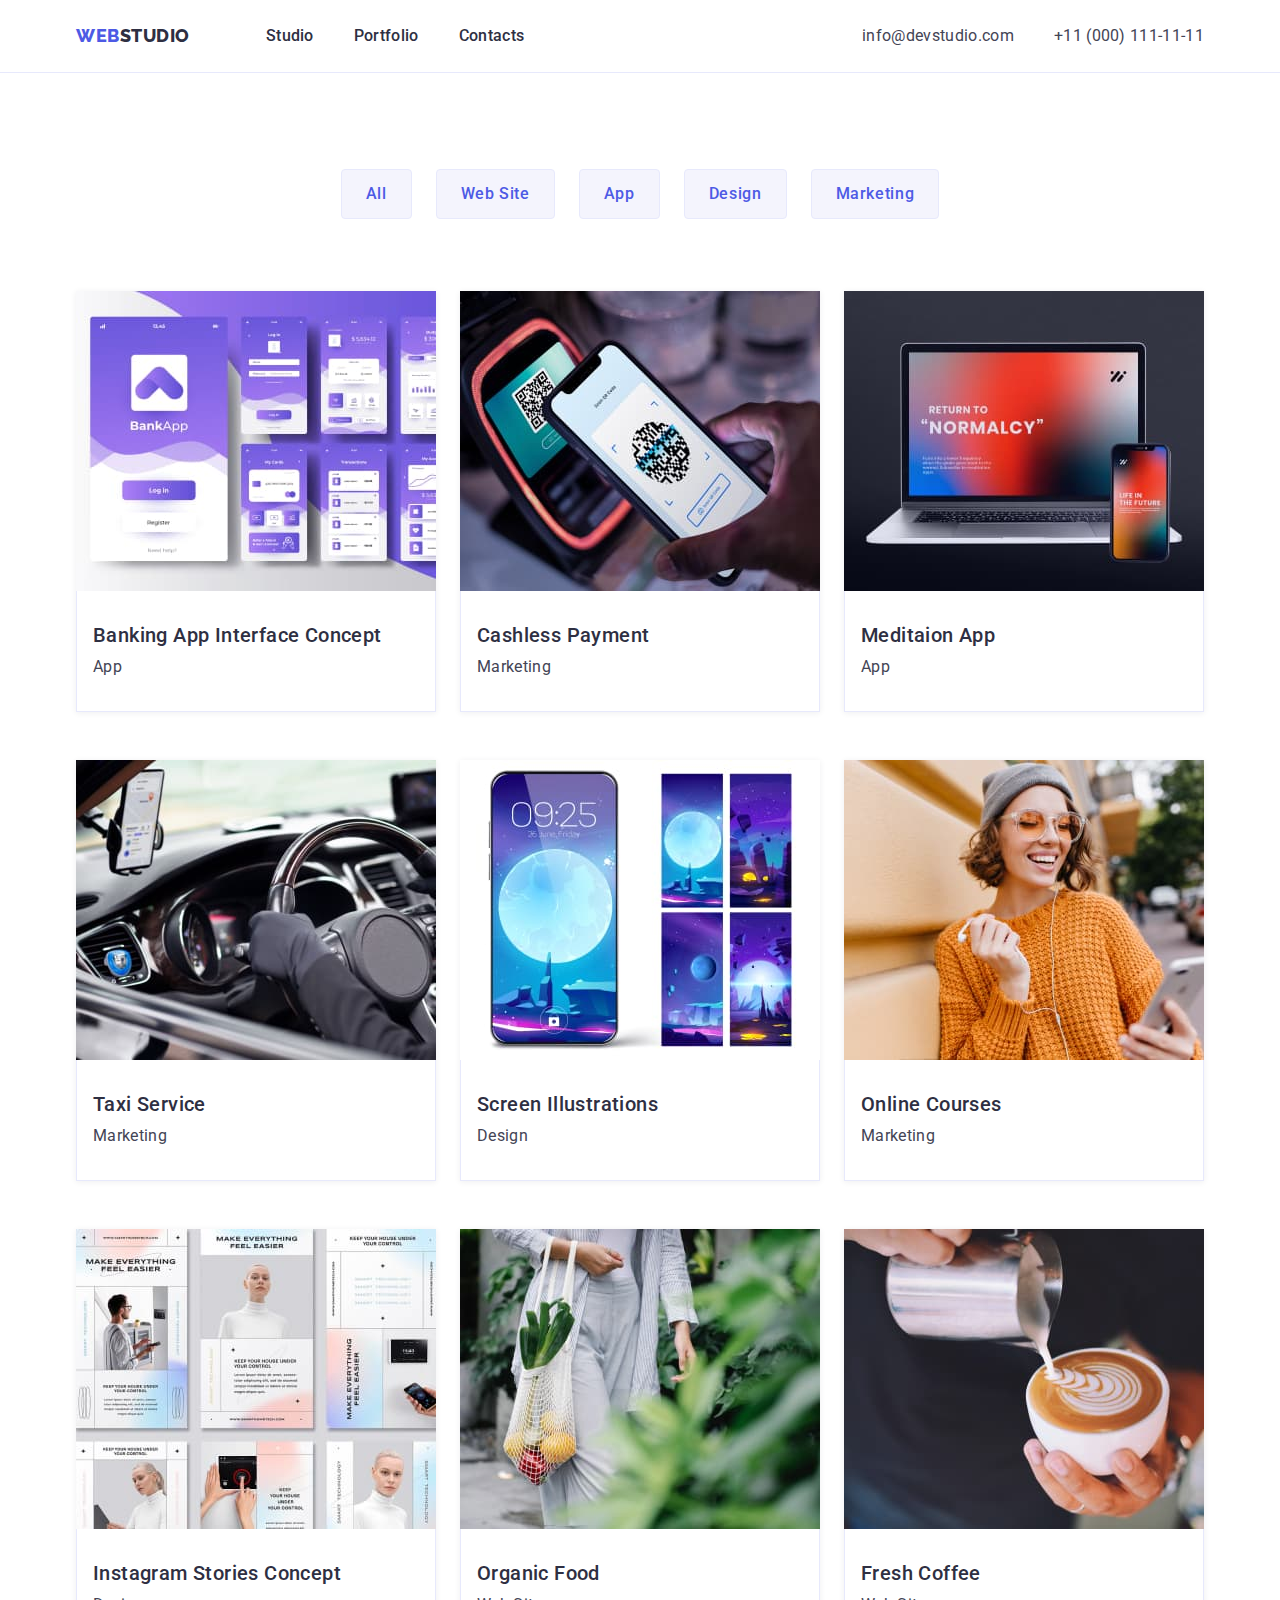
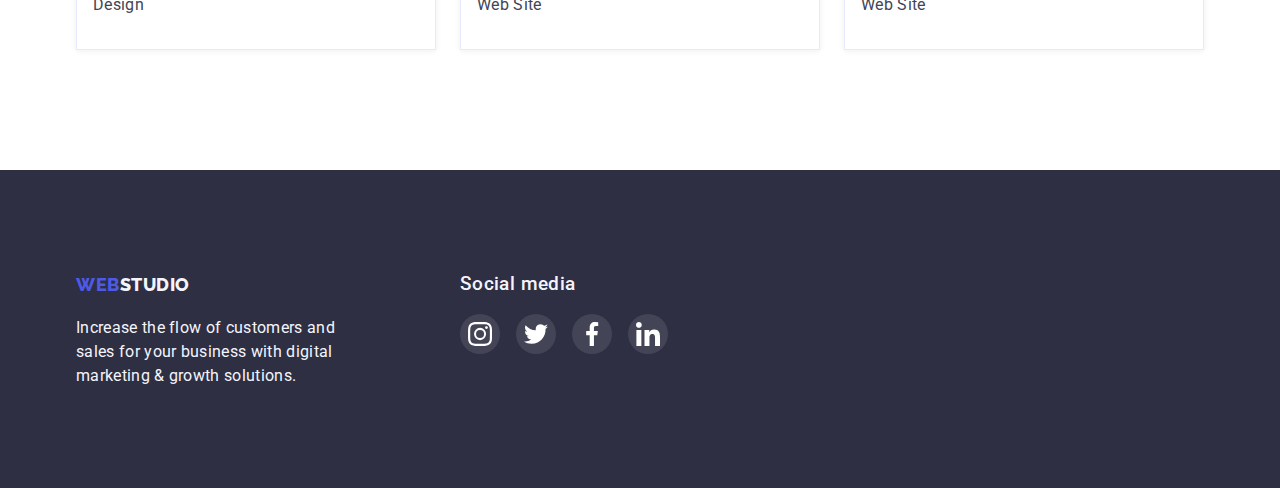
==== portfolio.html @ 01f94a44 "Initial commit" ====
<!DOCTYPE html>
<html lang="en">
  <head>
    <meta charset="UTF-8">
    <link
      rel="stylesheet"
      href="https://cdnjs.cloudflare.com/ajax/libs/modern-normalize/1.1.0/modern-normalize.css">
    <link rel="preconnect" href="https://fonts.googleapis.com">
    <link rel="preconnect" href="https://fonts.gstatic.com" crossorigin>
    <link
      href="https://fonts.googleapis.com/css2?family=Raleway:wght@800&family=Roboto:wght@400;500;700;900&display=swap"
      rel="stylesheet">
    <link rel="stylesheet" href="./css/styles.css">
    <title>Main page</title>
  </head>
  <body>
    <!-- Header section -->
    <header class="header">
      <div class="container">
        <nav class="navigation">
          <!-- Logo -->
          <a
            href="./index.html"
            aria-label="Webstudio home page"
            class="logo navigation-item"
          >
            <span class="logo-accent">Web</span>Studio
          </a>

          <!-- Main navigation -->
          <ul class="navigation-list list">
            <li class="item">
              <a href="./index.html" class="navigation-item"> Studio </a>
            </li>
            <li class="item">
              <a href="./portfolio.html" class="navigation-item"> Portfolio </a>
            </li>
            <li class="item">
              <a href="" class="navigation-item"> Contacts </a>
            </li>
          </ul>
        </nav>
        <!-- Contacts block. The only address block at present so wrapped with address tag -->
        <address>
          <ul class="contact-list list">
            <li class="item">
              <a href="mailto:info@devstudio.com" class="contact-item">
                <!-- <svg class="icon-socials">
                  <use href="./images/icons.svg#envelope"></use>
                </svg> -->
                info@devstudio.com
              </a>
            </li>
            <li class="item">
              <a href="tel:+110001111111" class="contact-item">
                <!-- <svg class="icon-socials">
                  <use href="./images/icons.svg#phone"></use>
                </svg> -->
                +11 (000) 111-11-11
              </a>
            </li>
          </ul>
        </address>
      </div>
    </header>

    <main>
      <section class="section portfolio">
        <div class="container">
          <h1 class="section-title visually-hidden">Portfolio</h1>
          <ul class="filter-list list">
            <li class="item">
              <button type="button" class="button filter">All</button>
            </li>
            <li class="item">
              <button type="button" class="button filter">Web Site</button>
            </li>
            <li class="item">
              <button type="button" class="button filter">App</button>
            </li>
            <li class="item">
              <button type="button" class="button filter">Design</button>
            </li>
            <li class="item">
              <button type="button" class="button filter">Marketing</button>
            </li>
          </ul>
          <ul class="works-list list">
            <li class="item">
              <a href="" class="item-link">
                <img
                  src="./images/portfolio01-360x300-opt.jpg"
                  alt="violet interfaces of a bank app"
                  class="item-image block-img"
                >
                <div class="caption-wrapper">
                  <h2 class="item-title">Banking App Interface Concept</h2>
                  <p class="item-text">App</p>
                </div>
              </a>
            </li>
            <li class="item">
              <a href="" class="item-link">
                <img
                  src="./images/portfolio02-360x300-opt.jpg"
                  alt="a smartphone with a qr code on its screen"
                  class="item-image block-img"
                >
                <div class="caption-wrapper">
                  <h2 class="item-title">Cashless Payment</h2>
                  <p class="item-text">Marketing</p>
                </div>
              </a>
            </li>
            <li class="item">
              <a href="" class="item-link">
                <img
                  src="./images/portfolio03-360x300-opt.jpg"
                  alt="a notebook and a smartphone"
                  class="item-image block-img"
                >
                <div class="caption-wrapper">
                  <h2 class="item-title">Meditaion App</h2>
                  <p class="item-text">App</p>
                </div>
              </a>
            </li>
            <li class="item">
              <a href="" class="item-link">
                <img
                  src="./images/portfolio04-360x300-opt.jpg"
                  alt="a car steering wheel"
                  class="item-image block-img"
                >
                <div class="caption-wrapper">
                  <h2 class="item-title">Taxi Service</h2>
                  <p class="item-text">Marketing</p>
                </div>
              </a>
            </li>
            <li class="item">
              <a href="" class="item-link">
                <img
                  src="./images/portfolio05-360x300-opt.jpg"
                  alt="a smartphone with various illustrations on a screen"
                  class="item-image block-img"
                >
                <div class="caption-wrapper">
                  <h2 class="item-title">Screen Illustrations</h2>
                  <p class="item-text">Design</p>
                </div>
              </a>
            </li>
            <li class="item">
              <a href="" class="item-link">
                <img
                  src="./images/portfolio06-360x300-opt.jpg"
                  alt="a girl in sunglasses looking at her smartphone"
                  class="item-image block-img"
                >
                <div class="caption-wrapper">
                  <h2 class="item-title">Online Courses</h2>
                  <p class="item-text">Marketing</p>
                </div>
              </a>
            </li>
            <li class="item">
              <a href="" class="item-link">
                <img
                  src="./images/portfolio07-360x300-opt.jpg"
                  alt="various cards with a graphic design of a page"
                  class="item-image block-img"
                >
                <div class="caption-wrapper">
                  <h2 class="item-title">Instagram Stories Concept</h2>
                  <p class="item-text">Design</p>
                </div>
              </a>
            </li>
            <li class="item">
              <a href="" class="item-link">
                <img
                  src="./images/portfolio08-360x300-opt.jpg"
                  alt="someone carrying a string bag with vegetables"
                  class="item-image block-img"
                >
                <div class="caption-wrapper">
                  <h2 class="item-title">Organic Food</h2>
                  <p class="item-text">Web Site</p>
                </div>
              </a>
            </li>
            <li class="item">
              <a href="" class="item-link">
                <img
                  src="./images/portfolio09-360x300-opt.jpg"
                  class="item-image block-img"
                  alt="a coffee cup with decorated latte"
                >
                <div class="caption-wrapper">
                  <h2 class="item-title">Fresh Coffee</h2>
                  <p class="item-text">Web Site</p>
                </div>
              </a>
            </li>
          </ul>
        </div>
      </section>
    </main>

    <footer class="footer">
      <div class="container">
        <h2 class="visually-hidden">Footer</h2>
        <!-- Logo block-->
        <div class="footer-logo">
          <h3 class="visually-hidden">Logo</h3>
          <a href="./index.html" aria-label="Webstudio home page" class="logo">
            <span class="logo-accent">Web</span>Studio
          </a>

          <!-- This part also can be call to action (<b>) but not important at the moment -->
          <p class="footer-text">
            Increase the flow of customers and sales for your business with
            digital marketing & growth solutions.
          </p>
        </div>
        <!-- Socials block -->
        <div class="footer-socials">
          <h3 class="socials-title">Social media</h3>
          <ul class="list socials-list">
            <li class="social-item">
              <a
                href="https://instagram.com"
                aria-label="instagram"
                class="link-social"
              >
                <svg class="icon-socials">
                  <use href="./images/icons.svg#instagram"></use>
                </svg>
              </a>
            </li>
            <li class="social-item">
              <a
                href="https://twitter.com"
                aria-label="twitter"
                class="link-social"
              >
                <svg class="icon-socials">
                  <use href="./images/icons.svg#twitter"></use>
                </svg>
              </a>
            </li>
            <li class="social-item">
              <a
                href="https://facebook.com"
                aria-label="facebook"
                class="link-social"
              >
                <svg class="icon-socials">
                  <use href="./images/icons.svg#facebook"></use>
                </svg>
              </a>
            </li>
            <li class="social-item">
              <a
                href="https://linkedin.com"
                aria-label="linkedin"
                class="link-social"
              >
                <svg class="icon-socials">
                  <use href="./images/icons.svg#linkedin"></use>
                </svg>
              </a>
            </li>
          </ul>
        </div>
      </div>
    </footer>
  </body>
</html>
---- css/styles.css ----
:root {
    --primary-brand: #4D5AE5;
    --action-active: #404BBF;
    --dark: #2E2F42;
    --text-main: #434455;
    --accent-color: #E7E9FC;
    --light: #F4F4FD;
    --background-primary: #FFFFFF;
    --hero-background: rgba(46, 47, 66, 0.7);
    --background-footer-social: rgba(255, 255, 255, 0.1);
    --success-highlight: #31D0AA;
    --subtle-text: #8E8F99;
}

body {

    color: var(--text-main);

    font-family: 'Roboto', sans-serif;

}

.container {
    width: 1158px;
    margin-left: auto;
    margin-right: auto;
    padding-left: 15px;
    padding-right: 15px;

}

/* 4px fix */
.block-img {
    display: block;
}

/* common undotted list*/
.list {
    margin-top: 0;
    margin-bottom: 0;
    padding-left: 0;

    list-style: none;
}


/* common dark item header */
.item-title {
    margin-top: 0;
    margin-bottom: 0;

    color: var(--dark);

    font-weight: 500;
    font-size: 20px;
    line-height: 1.2;
    letter-spacing: 0.02em;
}

.item-text {
    margin-top: 0;
    margin-bottom: 0;

    /* Temporary fix for a text wrapped with link in a team block (styles inherited from user-agent).  */
    /* Will be deleted because team items doesn't look like a link on next mockups*/
    color: var(--text-main);
    line-height: 1.5;
    letter-spacing: 0.02em;
}

.section {
    background-color: var(--background-primary);
}

.section-title {
    margin-top: 0;
    margin-bottom: 0;

    color: var(--dark);


    font-size: 36px;
    line-height: 1.11;
    letter-spacing: 0.02em;
    text-transform: capitalize;
    text-align: center;
}


/* links */

.item-link {
    text-decoration: none;
}

/* Just for hover/focused purposes */
.item-link:hover,
.item-link:focus {
    background-color: var(--primary-brand);
}

.button {

    border-radius: 4px;
    border: 1px solid transparent;

    font-family: 'Roboto', sans-serif;
    font-size: 16px;
    font-weight: 500;
    line-height: 1.5;
    letter-spacing: 0.04em;

    cursor: pointer;
}

.button.primary {
    padding: 16px 32px;
    color: var(--background-primary);
    background-color: var(--primary-brand);

}

.button.primary:hover,
.button.primary:focus {
    background-color: var(--action-active);

}


.button.filter {
    padding: 12px 24px;
    border: 1px solid var(--accent-color);


    background-color: var(--light);
    color: var(--primary-brand);

}

.button.filter:hover,
.button.filter:focus {
    border: 1px solid transparent;

    background-color: var(--action-active);
    color: var(--background-primary);

    box-shadow: 0px 3px 1px rgba(0, 0, 0, 0.1), 0px 2px 1px rgba(0, 0, 0, 0.08), 0px 2px 2px rgba(0, 0, 0, 0.12);

}

/* Socials */
.link-social {
    /* display: block; */
    display: flex;
    min-width: 40px;
    min-height: 40px;
    padding: 8px;
    justify-content: center;
    align-items: center;

    border-radius: 50%;


}

.icon-socials {
    display: block;
    width: 16px;
    height: 16px;

    fill: var(--background-primary)
}

/* For hodden elements */
.visually-hidden {
    position: absolute;
    width: 1px;
    height: 1px;
    margin: -1px;
    border: 0;
    padding: 0;

    white-space: nowrap;
    clip-path: inset(100%);
    clip: rect(0 0 0 0);
    overflow: hidden;
}

/* Header Section */

.header {
    border-bottom: 1px solid var(--accent-color);
    background-color: var(--background-primary);
}

.header .container {
    display: flex;
    justify-content: space-between;
    align-items: center;
}

/* Logo Elements*/

.logo {


    font-family: 'Raleway', sans-serif;
    font-weight: 800;
    font-size: 18px;
    line-height: 1.33;
    letter-spacing: 0.03em;
    text-transform: uppercase;
    text-decoration: none;

}

.logo .logo-accent {
    color: var(--primary-brand);
}

.logo.navigation-item {
    margin-right: 76px;
}


/* Site Navigation Block */

.navigation {
    display: flex;
}

.navigation-list {
    display: flex;
}

.navigation-list .item:not(:last-child) {
    margin-right: 40px;
}

.navigation-item {
    display: block;
    padding-top: 24px;
    padding-bottom: 24px;

    color: var(--dark);
    text-decoration: none;

}

.navigation-item:hover,
.navigation-item:focus {
    color: var(--action-active);
}

.navigation-list .navigation-item {
    font-weight: 500;
    line-height: 1.5;
    letter-spacing: 0.02em;
}


/* Contacts Block*/

.contact-list {
    display: flex;
}

.contact-list .item:not(:last-child) {
    margin-right: 40px;
}


.contact-item {
    display: inline-block;
    padding-top: 24px;
    padding-bottom: 24px;

    color: var(--text-main);
    text-decoration: none;
    line-height: 1.5;
    letter-spacing: 0.02em;
}

.contact-item .icon-socials {
    display: inline-block;
    /* 8px in total but 4px inline-block 4px margin  */
    margin-right: 4px;
    vertical-align: middle;

    fill: currentColor;
}

.contact-item:hover,
.contact-item:focus {
    color: var(--action-active);
}

.contact-list .contact-item {
    font-style: normal;
}

/* Hero Section */

.hero-title {
    margin-top: 0;
    margin-bottom: 48px;
    margin-left: auto;
    margin-right: auto;
    max-width: 498px;

    color: var(--background-primary);

    font-size: 56px;
    line-height: 1.07;
    letter-spacing: 0.02em;
}

.overlay {
    height: 600px;
    max-width: 1400px;
    margin-left: auto;
    margin-right: auto;
    padding-top: 188px;
    background-image:
        linear-gradient(var(--hero-background), var(--hero-background)),
        url("../images/people-office-1400x600-opt.jpg");

    text-align: center;
}

/* Strengths Section */
.strengths {
    padding-top: 120px;
    padding-bottom: 60px;
}

.strengths .item {
    width: 264px;
}

.strengths .item-title {
    margin-bottom: 8px;
}

.strengths-list {
    display: flex;
}

.strengths-list .item:not(:last-child) {
    margin-right: 24px;
}

.strengths-list .item-picture {
    /* padding: 24px 100px; */
    display: flex;
    padding: 4px;
    min-height: 112px;
    justify-content: center;
    align-items: center;
    margin-bottom: 8px;

    background-color: var(--light);
    border-radius: 4px;
}

.strengths-icon {
    display: block;
    width: 64px;
    height: 64px;

    fill: var(--dark);
}

/* Services Section */

.services {
    padding-top: 60px;
    padding-bottom: 120px;
}

.services .section-title {
    margin-bottom: 72px;
}

.services-list {
    display: flex;
}

.services-list .item:not(:last-child) {
    margin-right: 24px;
}



/* Team Section */

.team {
    padding-top: 120px;
    padding-bottom: 120px;

    background-color: var(--light);
}

.team .section-title {
    margin-bottom: 72px;
}

.team-list {
    display: flex;
}

.team-list .item {
    text-align: center;

    box-shadow: 0px 1px 6px rgba(46, 47, 66, 0.08), 0px 1px 1px rgba(46, 47, 66, 0.16), 0px 2px 1px rgba(46, 47, 66, 0.08);
    border-radius: 0px 0px 4px 4px;
}

.team-list .item-title {
    margin-bottom: 8px;
}

.team-list .item-text {
    margin-bottom: 8px;
}

.team-list .item:not(:last-child) {
    margin-right: 24px;
}

.team-list .caption-wrapper {
    padding: 32px 16px;

    background-color: var(--background-primary);
}

.socials-list {
    display: flex;
    justify-content: space-between;
}



.team .link-social {
    background-color: var(--primary-brand);
    
}

.team .link-social:hover,
.team .link-social:focus {
    background-color: var(--action-active);

}





/* Portfolio Section */

.portfolio {
    padding-top: 96px;
    padding-bottom: 120px;
}

.filter-list {
    display: flex;
    justify-content: center;
    margin-bottom: 72px;
}

.works-list .item-title {
    margin-bottom: 8px;

}

.works-list .item {
    box-shadow: 0px 1px 6px rgba(46, 47, 66, 0.08);
}

.works-list .item:hover,
.works-list .item:focus {
    box-shadow: 0px 1px 6px rgba(46, 47, 66, 0.08), 0px 1px 1px rgba(46, 47, 66, 0.16), 0px 2px 1px rgba(46, 47, 66, 0.08);
}

.works-list .caption-wrapper {
    padding: 32px 16px;

    border-left: 1px solid var(--accent-color);
    border-right: 1px solid var(--accent-color);
    border-bottom: 1px solid var(--accent-color);
}

.works-list .item:hover .caption-wrapper,
.works-list .item:focus .caption-wrapper {
    border-left: 0.5px solid var(--light);
    border-right: 0.5px solid var(--light);
    border-bottom: 0.5px solid var(--light);
}


/* Portfolio Filter */

.filter-list .item:not(:last-child) {
    margin-right: 24px;
}

/* Portfolio Works Catalogue */

.works-list {
    display: flex;
    flex-wrap: wrap;
}

.works-list .item:not(:nth-child(3n)) {
    margin-right: 24px;
}

.works-list .item:not(:nth-last-child(-n+3)) {
    margin-bottom: 48px;
}

/* Clients section */

.clients {
    padding-top: 130px;
    padding-bottom: 120px;
    /* padding-left: 156px; */
    /* padding-right: 156px; */
}

.clients .section-title {
    margin-bottom: 72px;
}

.clients-list {
    display: flex;
    justify-content: space-between;
}

.client-link {
    display: flex;
    min-width: 168px;
    min-height: 88px;
    padding: 4px;
    justify-content: center;
    align-items: center;

    border: 1px solid var(--subtle-text);
    border-radius: 4px;
    color: var(--subtle-text);
}

.client-link:hover,
.client-link:focus {

    border: 1px solid var(--action-active);
    color: var(--action-active);
}

.client-icon {
    width: 104px;
    height: 56px;

    fill: currentColor;
}



/* Footer Section */

.footer {
    padding-top: 100px;
    padding-bottom: 100px;

    color: var(--light);
    background-color: var(--dark);
}

.footer .logo {
    display: block;
    margin-bottom: 16px;

    color: var(--light);

    line-height: 1.67;
}

.footer .logo:hover,
.footer .logo:focus {
    color: var(--primary-brand);
}

.footer-text {
    margin-bottom: 0;
    max-width: 264px;

    line-height: 1.5;
    letter-spacing: 0.02em;
}

.footer-socials {
    min-width: 208px;
}

.footer-socials .socials-title {
    margin-top: 0;
    margin-bottom: 16px;

    font-weight: 500;
    line-height: 1.5;
    letter-spacing: 0.02em;
}

.footer-socials .socials-list {
    display: flex;
    justify-content: space-between;
}

.footer-socials .icon-socials {
    width: 24px;
    height: 24px;
}

.footer .link-social {
    /* padding: 8px; */

    background-color: var(--background-footer-social);
}

.footer .link-social:hover,
.footer .link-social:focus {
    background-color: var(--success-highlight);

}

.footer .container {
    display: flex;
}

.footer-logo {
    margin-right: 120px;
}
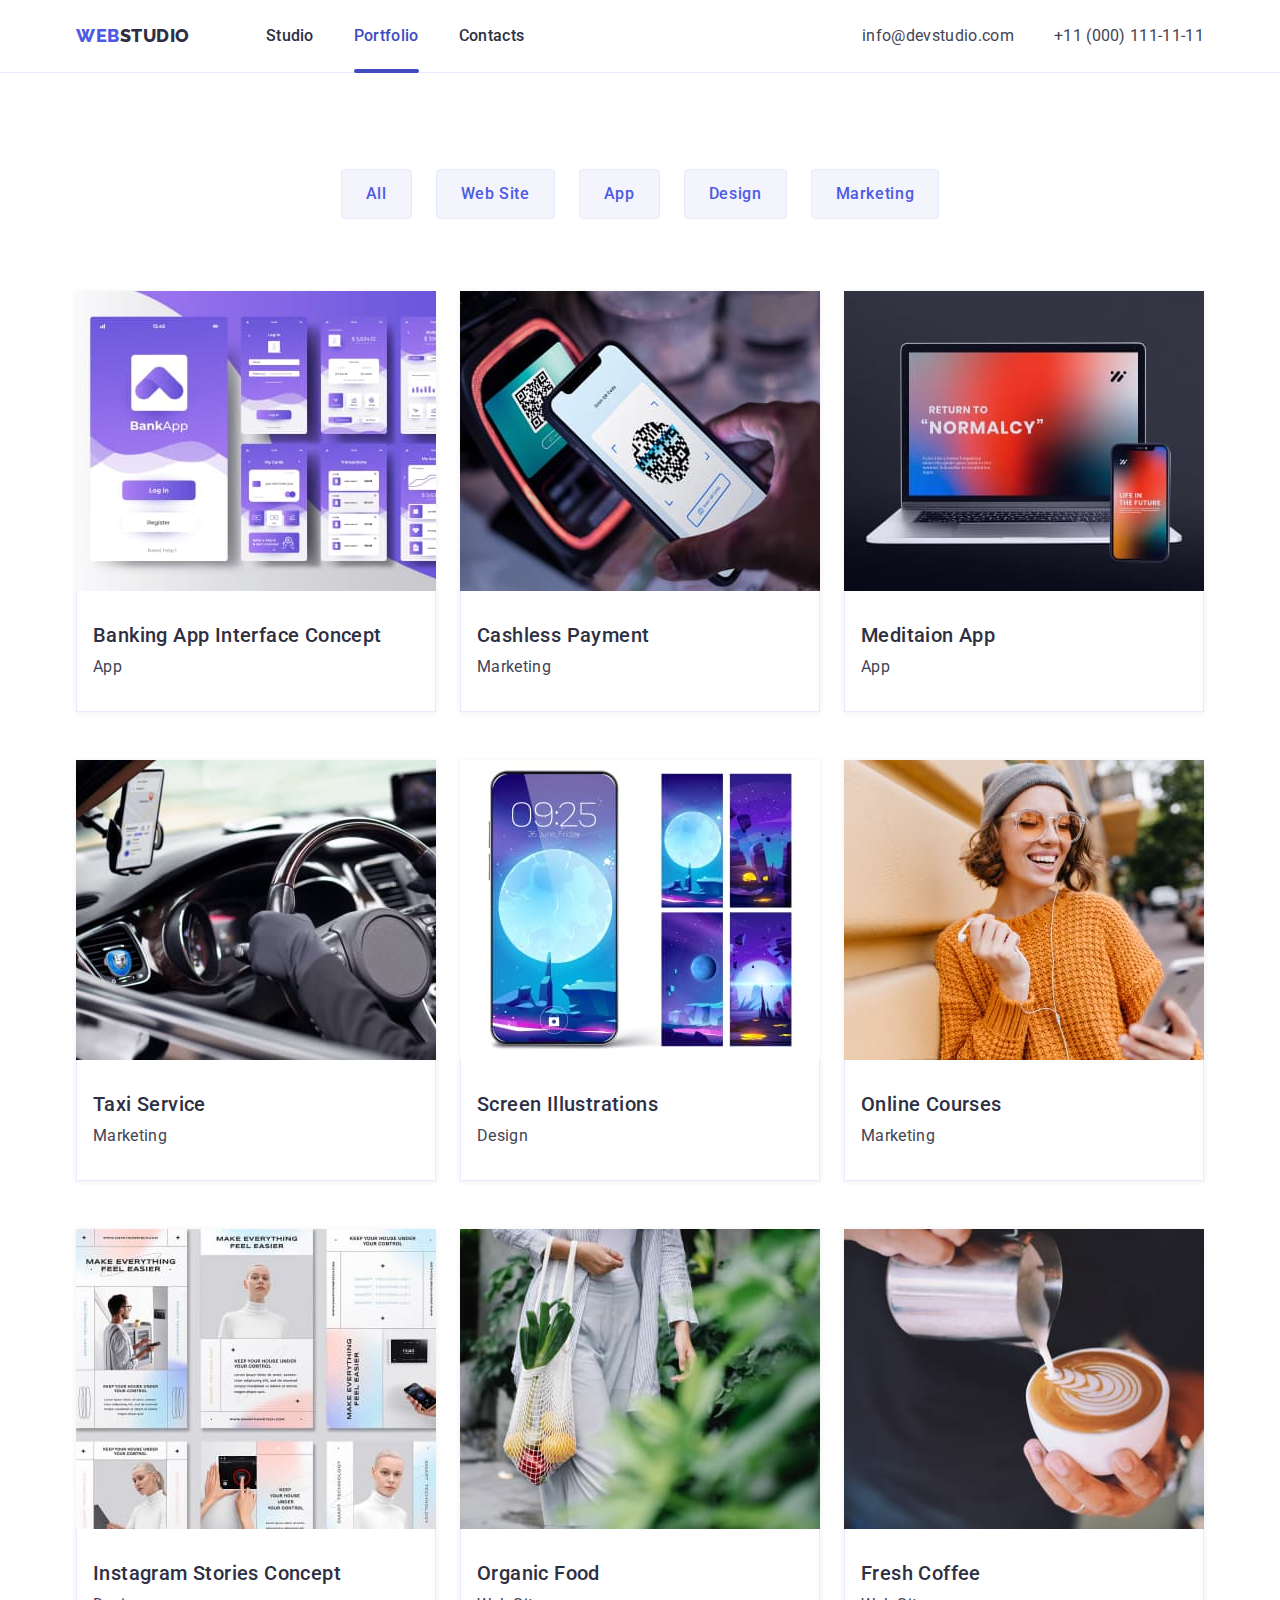
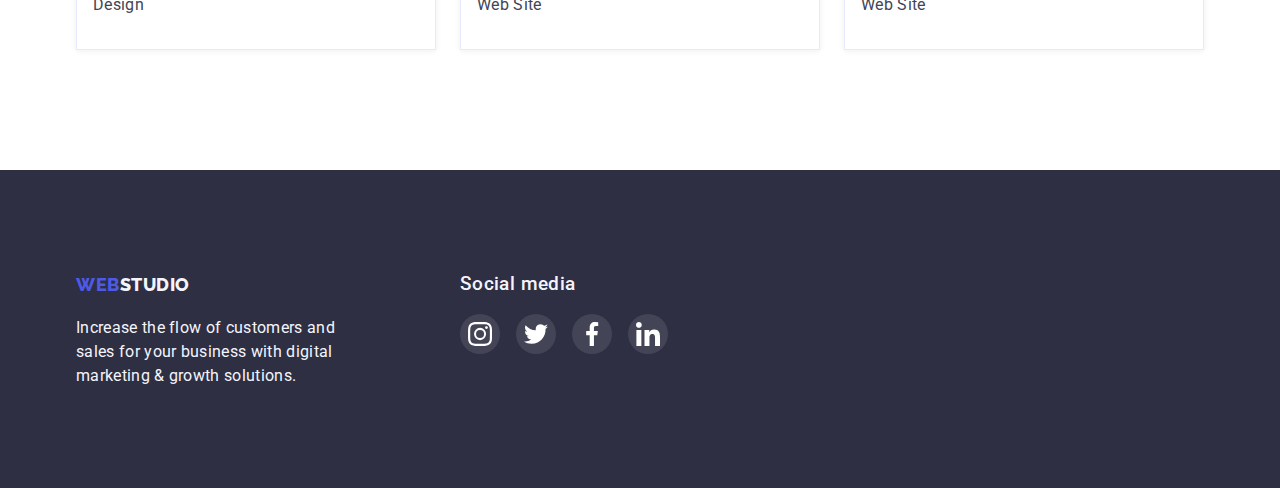
==== commit 11c03788: "menu current-page state" ====
--- a/portfolio.html
+++ b/portfolio.html
@@ -33,7 +33,7 @@
               <a href="./index.html" class="navigation-item"> Studio </a>
             </li>
             <li class="item">
-              <a href="./portfolio.html" class="navigation-item"> Portfolio </a>
+              <a href="./portfolio.html" class="navigation-item current"> Portfolio </a>
             </li>
             <li class="item">
               <a href="" class="navigation-item"> Contacts </a>
--- a/css/styles.css
+++ b/css/styles.css
@@ -29,6 +29,8 @@
 
 }
 
+
+
 /* 4px fix */
 .block-img {
     display: block;
@@ -258,6 +260,25 @@
     letter-spacing: 0.02em;
 }
 
+.navigation-item.current {
+    position: relative;
+    color: var(--action-active);
+}
+
+.navigation-item.current::after {
+    --height: 4px;
+    content: "";
+    display: block;
+    width: 100%;
+    height: var(--height);
+    position: absolute;
+    bottom: -1px;
+    /* 0 - 1px -> include 1px of header' bottom border which shoud be overlaped by design*/
+    left: 0;
+    border-radius: 2px;
+    background-color: var(--action-active);
+
+}
 
 /* Contacts Block*/
 
